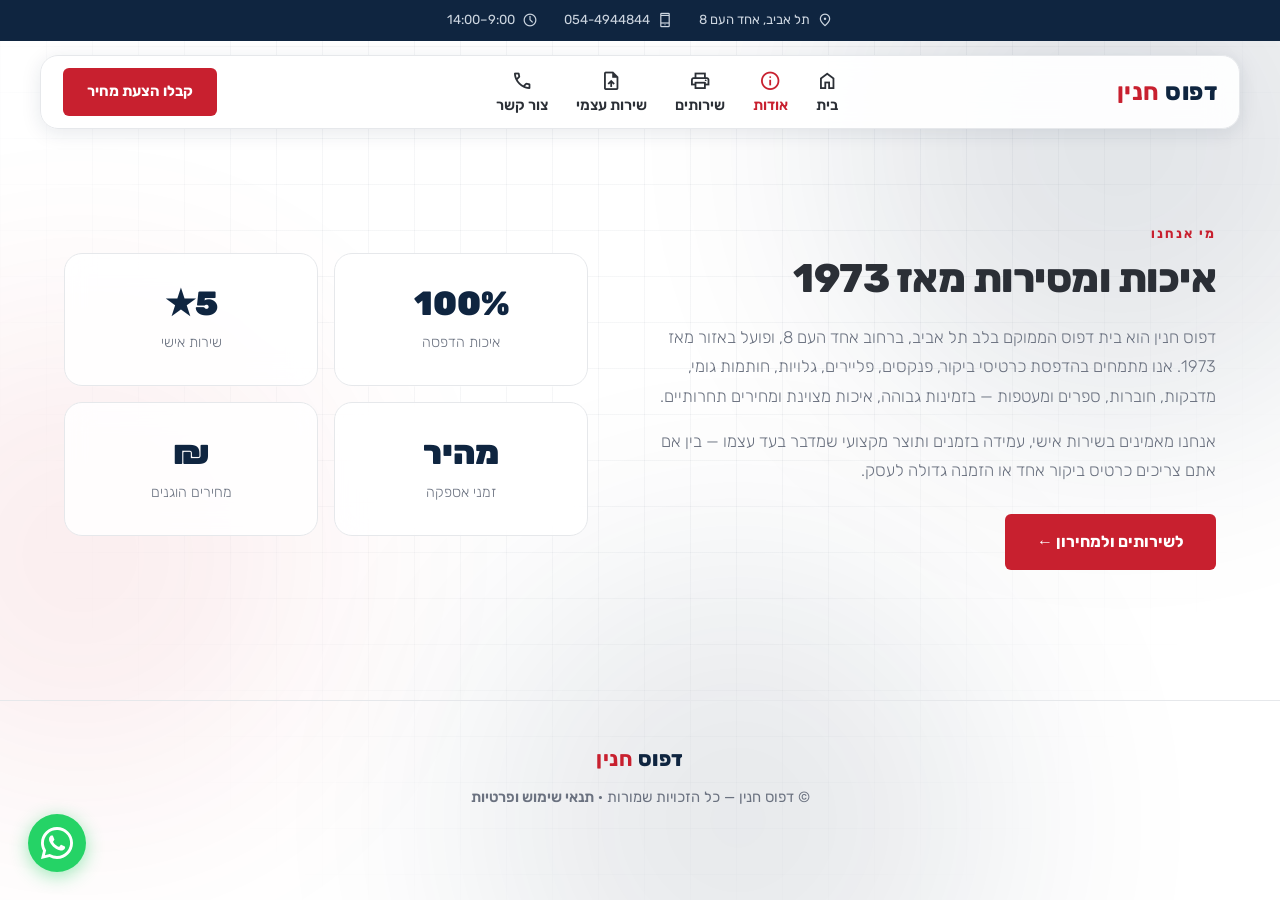
==== about.html @ e917a2e5 "Fix nav icon positioning: icon above text, centered" ====
<!DOCTYPE html>
<html lang="he" dir="rtl">
<head>
<meta charset="UTF-8">
<meta name="viewport" content="width=device-width, initial-scale=1.0">
<meta name="robots" content="index, follow">
<title>אודות | דפוס חנין</title>
<meta name="description" content="דפוס חנין — בית דפוס בלב תל אביב הפועל מאז 1973. איכות, מסירות ושירות אישי.">
<link rel="icon" type="image/svg+xml" href="favicon.svg">
<link rel="preconnect" href="https://fonts.googleapis.com">
<link rel="preconnect" href="https://fonts.gstatic.com" crossorigin>
<link href="https://fonts.googleapis.com/css2?family=Rubik:wght@300;400;500;600;700;800;900&display=swap" rel="stylesheet">
<link rel="stylesheet" href="https://fonts.googleapis.com/css2?family=Material+Symbols+Outlined:opsz,wght,FILL,GRAD@24,400,0,0">
<link rel="stylesheet" href="assets/style.css">
</head>
<body>

<div class="bg-fx"><div class="blob b1"></div><div class="blob b2"></div><div class="blob b3"></div></div>
<div class="grid-overlay"></div>

<div class="topbar">
  <span><span class="material-symbols-outlined topbar-ico">location_on</span> תל אביב, אחד העם 8</span>
  <span><span class="material-symbols-outlined topbar-ico">phone_iphone</span> 054-4944844</span>
  <span><span class="material-symbols-outlined topbar-ico">schedule</span> 9:00–14:00</span>
</div>

<header>
  <div class="nav-wrap">
    <a href="index.html" class="logo">דפוס <b>חנין</b></a>
    <nav class="main-nav">
      <a href="index.html"><span class="nav-ico material-symbols-outlined">home</span><span class="nav-txt">בית</span></a>
      <a href="about.html" class="active"><span class="nav-ico material-symbols-outlined">info</span><span class="nav-txt">אודות</span></a>
      <a href="services.html"><span class="nav-ico material-symbols-outlined">print</span><span class="nav-txt">שירותים</span></a>
      <a href="upload.html"><span class="nav-ico material-symbols-outlined">upload_file</span><span class="nav-txt">שירות עצמי</span></a>
      <a href="contact.html"><span class="nav-ico material-symbols-outlined">call</span><span class="nav-txt">צור קשר</span></a>
    </nav>
    <a href="contact.html" class="nav-cta">קבלו הצעת מחיר</a>
  </div>
</header>

<section id="about">
  <div class="about-grid reveal">
    <div class="about-text">
      <span class="tag">מי אנחנו</span>
      <h2>איכות ומסירות מאז 1973</h2>
      <p>
        דפוס חנין הוא בית דפוס הממוקם בלב תל אביב, ברחוב אחד העם 8, ופועל באזור מאז 1973.
        אנו מתמחים בהדפסת כרטיסי ביקור, פנקסים, פליירים, גלויות, חותמות גומי,
        מדבקות, חוברות, ספרים ומעטפות — בזמינות גבוהה, איכות מצוינת ומחירים תחרותיים.
      </p>
      <p>
        אנחנו מאמינים בשירות אישי, עמידה בזמנים ותוצר מקצועי שמדבר בעד עצמו —
        בין אם אתם צריכים כרטיס ביקור אחד או הזמנה גדולה לעסק.
      </p>
      <div class="hero-buttons" style="justify-content:flex-start;margin-top:28px;">
        <a href="services.html" class="btn btn-primary" style="color:#fff;">לשירותים ולמחירון ←</a>
      </div>
    </div>
    <div class="about-stats">
      <div class="stat-box glass"><div class="num">100%</div><div class="lbl">איכות הדפסה</div></div>
      <div class="stat-box glass"><div class="num">5★</div><div class="lbl">שירות אישי</div></div>
      <div class="stat-box glass"><div class="num">מהיר</div><div class="lbl">זמני אספקה</div></div>
      <div class="stat-box glass"><div class="num">₪</div><div class="lbl">מחירים הוגנים</div></div>
    </div>
  </div>
</section>

<footer>
  <a href="index.html" class="logo" style="color:var(--navy);">דפוס <b style="color:var(--red);">חנין</b></a><br>
  © דפוס חנין — כל הזכויות שמורות · <a href="terms.html" style="color:var(--muted);text-decoration:none;font-weight:600;">תנאי שימוש ופרטיות</a>
</footer>

<a href="https://wa.me/972544944844?text=%D7%A9%D7%9C%D7%95%D7%9D%2C%20%D7%90%D7%A0%D7%99%20%D7%9E%D7%A2%D7%95%D7%A0%D7%99%D7%99%D7%9F%20%D7%91%D7%A9%D7%99%D7%A8%D7%95%D7%AA%D7%99%20%D7%94%D7%93%D7%A4%D7%A1%D7%94%20%F0%9F%96%A8%EF%B8%8F" class="wa-btn" target="_blank" rel="noopener" aria-label="WhatsApp">
  <svg viewBox="0 0 24 24" xmlns="http://www.w3.org/2000/svg">
    <path d="M17.472 14.382c-.297-.149-1.758-.867-2.03-.967-.273-.099-.471-.148-.67.15-.197.297-.767.966-.94 1.164-.173.199-.347.223-.644.075-.297-.15-1.255-.463-2.39-1.475-.883-.788-1.48-1.761-1.653-2.059-.173-.297-.018-.458.13-.606.134-.133.298-.347.446-.52.149-.174.198-.298.298-.497.099-.198.05-.371-.025-.52-.075-.149-.669-1.612-.916-2.207-.242-.579-.487-.5-.669-.51-.173-.008-.371-.01-.57-.01-.198 0-.52.074-.792.372-.272.297-1.04 1.016-1.04 2.479 0 1.462 1.065 2.875 1.213 3.074.149.198 2.096 3.2 5.077 4.487.709.306 1.262.489 1.694.625.712.227 1.36.195 1.871.118.571-.085 1.758-.719 2.006-1.413.248-.694.248-1.289.173-1.413-.074-.124-.272-.198-.57-.347z"/>
    <path d="M12 0C5.373 0 0 5.373 0 12c0 2.126.555 4.122 1.528 5.855L0 24l6.335-1.505A11.95 11.95 0 0012 24c6.627 0 12-5.373 12-12S18.627 0 12 0zm0 21.818a9.818 9.818 0 01-5.006-1.371l-.36-.214-3.722.884.933-3.622-.235-.372A9.818 9.818 0 1112 21.818z"/>
  </svg>
</a>

<script src="assets/main.js"></script>
</body>
</html>
---- assets/style.css ----
:root{
  --bg:#ffffff;
  --bg-2:#f6f7f9;
  --surface:rgba(255,255,255,.85);
  --surface-2:rgba(255,255,255,.95);
  --border:#e6e8eb;
  --text:#2b2f36;
  --muted:#6b7280;
  --navy:#0f2540;
  --red:#c8202f;
  --grad:linear-gradient(135deg,#0f2540 0%,#1a3a60 100%);
}
*{box-sizing:border-box;margin:0;padding:0;}
html{scroll-behavior:smooth;}
body{
  font-family:'Rubik',sans-serif;
  background:var(--bg);
  color:var(--text);
  line-height:1.75;
  overflow-x:hidden;
  position:relative;
  min-height:100vh;
}

/* Animated gradient blobs background */
.bg-fx{position:fixed;inset:0;z-index:-2;overflow:hidden;}
.blob{position:absolute;border-radius:50%;filter:blur(120px);opacity:.12;animation:float 22s ease-in-out infinite;will-change:transform;}
.blob.b1{width:560px;height:560px;background:#0f2540;top:-140px;right:-120px;}
.blob.b2{width:480px;height:480px;background:#c8202f;top:35%;left:-160px;animation-delay:-7s;opacity:.08;}
.blob.b3{width:520px;height:520px;background:#0f2540;bottom:-180px;right:22%;animation-delay:-14s;opacity:.10;}
@keyframes float{0%,100%{transform:translate(0,0) scale(1);}33%{transform:translate(40px,-50px) scale(1.1);}66%{transform:translate(-30px,30px) scale(.95);}}
.grid-overlay{position:fixed;inset:0;z-index:-1;background-image:linear-gradient(rgba(15,37,64,.04) 1px,transparent 1px),linear-gradient(90deg,rgba(15,37,64,.04) 1px,transparent 1px);background-size:46px 46px;mask-image:radial-gradient(ellipse at 50% 0%,#000 40%,transparent 80%);}

/* Top bar */
.topbar{
  display:flex;justify-content:center;gap:26px;flex-wrap:wrap;
  padding:9px 20px;font-size:.82rem;color:#cdd6e0;
  background:var(--navy);
}
.topbar span{display:flex;align-items:center;gap:7px;}
.topbar-ico{font-size:1rem;vertical-align:middle;line-height:1;}

/* Nav */
header{position:sticky;top:0;z-index:30;}
.nav-wrap{
  max-width:1200px;margin:14px auto 0;
  display:flex;align-items:center;justify-content:space-between;
  gap:24px;padding:12px 22px;
  background:rgba(255,255,255,.92);border:1px solid var(--border);
  border-radius:18px;backdrop-filter:blur(16px);
  box-shadow:0 4px 20px rgba(15,37,64,.10);
}
.logo{font-size:1.5rem;font-weight:800;letter-spacing:.5px;color:var(--navy);text-decoration:none;}
.logo b{color:var(--red);}
nav.main-nav{display:flex;gap:28px;}
nav.main-nav a{color:var(--text);text-decoration:none;font-weight:600;font-size:.92rem;transition:color .2s;display:flex;flex-direction:column;align-items:center;justify-content:center;text-align:center;gap:4px;line-height:1.15;}
nav.main-nav a .nav-txt{display:block;width:100%;text-align:center;}
nav.main-nav a .nav-ico{display:block;width:100%;text-align:center;font-size:1.4rem;line-height:1;}
nav.main-nav a:hover{color:var(--red);}
nav.main-nav a.active{color:var(--red);}
.nav-cta{
  background:var(--red);color:#fff;padding:11px 24px;border-radius:6px;
  font-weight:700;text-decoration:none;font-size:.92rem;white-space:nowrap;
  transition:background .2s;
}
.nav-cta:hover{background:#a8192a;}

/* Hero */
.hero{
  max-width:none;margin:0;padding:80px 24px 70px;text-align:center;
  background:linear-gradient(135deg,#1e4a7a 0%,#2d6099 100%);
  color:#fff;
}
.pill{
  display:inline-flex;align-items:center;gap:8px;
  padding:7px 16px;border-radius:999px;font-size:.82rem;font-weight:500;
  background:rgba(255,255,255,.12);border:1px solid rgba(255,255,255,.2);color:#d7dee6;
  margin-bottom:26px;
}
.pill .dot{width:8px;height:8px;border-radius:50%;background:var(--red);box-shadow:0 0 10px rgba(200,32,47,.7);}
.hero h1{
  font-size:clamp(2.4rem,7vw,4.2rem);font-weight:900;line-height:1.15;letter-spacing:-.5px;
  margin-bottom:22px;color:#fff;
}
.hero h1 .grad{color:var(--red);background:none;-webkit-background-clip:unset;background-clip:unset;}
.hero p{font-size:clamp(1.05rem,2.4vw,1.25rem);color:#d7dee6;max-width:620px;margin:0 auto 38px;font-weight:300;}
.hero-buttons{display:flex;gap:16px;justify-content:center;flex-wrap:wrap;}
.btn{
  display:inline-flex;align-items:center;gap:9px;
  padding:14px 32px;border-radius:6px;font-weight:700;font-size:1rem;
  text-decoration:none;transition:background .2s,transform .2s;cursor:pointer;border:none;
}
.btn-primary{background:var(--red);color:#fff;}
.btn-primary:hover{background:#a8192a;transform:translateY(-2px);}
.btn-ghost{background:rgba(255,255,255,.12);color:#fff;border:1px solid rgba(255,255,255,.25);}
.btn-ghost:hover{background:rgba(255,255,255,.2);transform:translateY(-2px);}

/* Sections */
section{max-width:1200px;margin:0 auto;padding:90px 24px;scroll-margin-top:100px;}
.page-head{text-align:center;margin-bottom:56px;}
.section-head{text-align:center;margin-bottom:56px;}
.section-head .tag,.page-head .tag{
  display:inline-block;font-weight:700;font-size:.82rem;letter-spacing:2px;text-transform:uppercase;
  color:var(--red);margin-bottom:10px;
}
.section-head h2,.page-head h1{font-size:clamp(2rem,4.5vw,2.9rem);font-weight:800;letter-spacing:-.5px;}
.section-head p,.page-head p{color:var(--muted);max-width:560px;margin:14px auto 0;font-weight:300;}

/* Glass card base */
.glass{
  background:var(--surface);border:1px solid var(--border);border-radius:22px;
  backdrop-filter:blur(14px);position:relative;overflow:hidden;
}
.glass::before{
  content:"";position:absolute;inset:0;border-radius:22px;padding:1px;
  background:linear-gradient(135deg,var(--navy),var(--red));
  -webkit-mask:linear-gradient(#000 0 0) content-box,linear-gradient(#000 0 0);
  -webkit-mask-composite:xor;mask-composite:exclude;opacity:0;transition:opacity .3s;pointer-events:none;
}
.glass:hover::before{opacity:.6;}

/* Home quick-links */
.quick-grid{display:grid;grid-template-columns:repeat(3,1fr);gap:22px;}
.quick-card{padding:38px 28px;border-radius:22px;text-decoration:none;color:inherit;display:block;text-align:center;transition:transform .25s;}
.quick-card:hover{transform:translateY(-6px);}
.quick-card .q-ico{
  width:58px;height:58px;border-radius:12px;background:var(--navy);margin:0 auto 18px;
  display:flex;align-items:center;justify-content:center;font-size:1.7rem;
  box-shadow:0 6px 18px rgba(15,37,64,.20);
}
.quick-card .q-ico .material-symbols-outlined{font-size:1.7rem;color:#fff;}
.quick-card h3{font-size:1.25rem;font-weight:700;color:var(--navy);margin-bottom:8px;}
.quick-card p{color:var(--muted);font-size:.92rem;font-weight:300;}

/* About */
.about-grid{display:grid;grid-template-columns:1.05fr .95fr;gap:48px;align-items:center;}
.about-text h2{font-size:clamp(1.8rem,4vw,2.5rem);font-weight:800;margin:8px 0 20px;letter-spacing:-.5px;line-height:1.2;}
.about-text .tag{display:inline-block;font-weight:700;font-size:.82rem;letter-spacing:2px;text-transform:uppercase;color:var(--red);}
.about-text p{color:var(--muted);font-size:1.05rem;margin-bottom:16px;font-weight:300;}
.about-stats{display:grid;grid-template-columns:1fr 1fr;gap:16px;}
.stat-box{padding:30px 22px;text-align:center;border-radius:18px;transition:transform .25s;}
.stat-box:hover{transform:translateY(-5px);}
.stat-box .num{font-size:2.1rem;font-weight:900;color:var(--navy);line-height:1.2;}
.stat-box .lbl{color:var(--muted);font-size:.9rem;margin-top:6px;font-weight:300;}

/* Services bento */
.services-grid{display:grid;grid-template-columns:repeat(3,1fr);gap:22px;}
.service-card{padding:30px;transition:transform .25s;border-radius:22px;}
.service-card:hover{transform:translateY(-6px);}
.service-card .icon{
  width:52px;height:52px;border-radius:10px;background:var(--navy);margin-bottom:18px;
  display:flex;align-items:center;justify-content:center;font-size:1.5rem;
  box-shadow:0 6px 18px rgba(15,37,64,.20);
}
.service-card .icon .material-symbols-outlined{font-size:1.5rem;color:#fff;}
.service-card h3{font-size:1.3rem;font-weight:700;margin-bottom:6px;}
.service-card .sub{color:var(--muted);font-size:.88rem;margin-bottom:18px;font-weight:300;}
.service-card ul{list-style:none;}
.service-card li{display:flex;justify-content:space-between;gap:12px;padding:11px 0;border-bottom:1px solid var(--border);font-size:.95rem;color:var(--muted);}
.service-card li:last-child{border-bottom:none;}
.service-card li b{color:var(--text);font-weight:600;white-space:nowrap;}
.price-note{
  margin-top:40px;text-align:center;padding:18px;border-radius:16px;font-weight:600;letter-spacing:.3px;
  background:var(--surface-2);border:1px solid var(--border);
}

/* Contact */
.contact-grid{display:grid;grid-template-columns:1fr 1fr;gap:28px;}
.contact-card{padding:46px;border-radius:24px;}
.contact-card h3{font-size:1.5rem;font-weight:700;margin-bottom:28px;}
.contact-row{display:flex;align-items:center;gap:15px;margin-bottom:20px;font-size:1.05rem;font-weight:300;}
.contact-row .ico{
  width:44px;height:44px;border-radius:10px;background:var(--navy);flex-shrink:0;
  display:flex;align-items:center;justify-content:center;font-size:1.2rem;
  box-shadow:0 4px 14px rgba(15,37,64,.20);color:#fff;}
.map-card{border-radius:24px;overflow:hidden;border:1px solid var(--border);min-height:340px;}
.map-card iframe{display:block;width:100%;height:100%;min-height:340px;border:0;filter:grayscale(.2);}

footer{
  text-align:center;padding:40px 24px;color:var(--muted);font-size:.92rem;
  border-top:1px solid var(--border);margin-top:40px;
}
footer .logo{font-size:1.3rem;margin-bottom:8px;display:inline-block;}

/* Printing press animation */
.printer-wrap{display:flex;justify-content:center;margin:0 auto 0;}
.pixel-printer{width:240px;height:120px;}
.pp-drum{transform-box:fill-box;transform-origin:center;animation:pp-spin 2s linear infinite;}
.pp-ink1{transform-box:fill-box;transform-origin:center;animation:pp-spin-r 1.3s linear infinite;}
.pp-ink2{transform-box:fill-box;transform-origin:center;animation:pp-spin 1.3s linear infinite;}
.pp-ink3{transform-box:fill-box;transform-origin:center;animation:pp-spin-r 1.3s linear infinite;}
.pp-paper{animation:pp-slide 2.2s linear infinite;}
.pp-led{transform-box:fill-box;animation:pp-blink 2s steps(1,end) infinite;}
@keyframes pp-spin{from{transform:rotate(0deg);}to{transform:rotate(360deg);}}
@keyframes pp-spin-r{from{transform:rotate(0deg);}to{transform:rotate(-360deg);}}
@keyframes pp-slide{0%{transform:translateX(90px);opacity:0;}8%{opacity:1;}88%{opacity:1;}100%{transform:translateX(-180px);opacity:0;}}
@keyframes pp-blink{0%,49%{fill:#4ade80;}50%,100%{fill:#c8202f;}}

/* Upload section */
.upload-wrap{max-width:780px;margin:0 auto;}
.upload-card{padding:42px;}
.drop-zone{
  border:2px dashed var(--border);border-radius:14px;
  padding:36px 20px;text-align:center;cursor:pointer;
  background:var(--bg-2);transition:border-color .2s,background .2s;
  margin-bottom:24px;position:relative;
}
.drop-zone.drag-over,.drop-zone:hover{border-color:var(--navy);background:#eef2f7;}
.drop-icon{font-size:2.8rem;margin-bottom:10px;color:var(--navy);}
.drop-icon .material-symbols-outlined{font-size:2.8rem;}
.drop-zone h3{font-size:1.1rem;font-weight:700;color:var(--navy);margin-bottom:6px;}
.drop-zone p{color:var(--muted);font-size:.88rem;}
.drop-types{display:flex;gap:7px;flex-wrap:wrap;justify-content:center;margin-top:14px;}
.drop-tag{padding:3px 10px;border-radius:999px;font-size:.76rem;font-weight:700;
  background:rgba(15,37,64,.07);color:var(--navy);border:1px solid rgba(15,37,64,.12);}
.browse-btn{
  display:inline-block;margin-top:14px;padding:10px 24px;
  background:var(--navy);color:#fff;border-radius:6px;
  font-family:inherit;font-size:.9rem;font-weight:700;
  cursor:pointer;border:none;position:relative;z-index:2;
}
.file-preview{
  display:none;align-items:center;gap:14px;padding:14px 18px;
  border-radius:10px;background:#f0f4f8;border:1px solid var(--border);margin-bottom:20px;
}
.file-preview.show{display:flex;}
.file-preview .file-icon{font-size:2rem;color:var(--navy);}
.file-preview .file-info{flex:1;text-align:right;}
.file-preview .file-name{font-weight:700;color:var(--navy);font-size:.95rem;word-break:break-all;}
.file-preview .file-size{color:var(--muted);font-size:.82rem;}
.file-preview .file-remove{cursor:pointer;color:var(--red);font-size:1.3rem;font-weight:700;flex-shrink:0;}
.upload-fields{display:grid;grid-template-columns:1fr 1fr;gap:14px;margin-bottom:20px;}
.upload-field-full{grid-column:1/-1;}
.upload-field label{display:block;font-size:.86rem;font-weight:700;color:var(--navy);margin-bottom:5px;}
.upload-field input,.upload-field textarea,.upload-field select{
  width:100%;padding:11px 14px;border:1px solid var(--border);border-radius:8px;
  font-family:inherit;font-size:.95rem;color:var(--text);background:#fff;
  outline:none;transition:border-color .2s;
}
.upload-field input:focus,.upload-field textarea:focus{border-color:var(--navy);}
.upload-field textarea{resize:vertical;min-height:76px;}
/* Service-type dropdown */
.svc-field{position:relative;}
.svc-select{
  width:100%;text-align:right;padding:11px 14px;border:1px solid var(--border);
  border-radius:8px;background:#fff;font-family:inherit;font-size:.95rem;color:var(--text);
  cursor:pointer;display:flex;justify-content:space-between;align-items:center;transition:border-color .2s;
}
.svc-select:hover,.svc-select.open{border-color:var(--navy);}
.svc-select .chev{transition:transform .2s;color:var(--muted);}
.svc-select.open .chev{transform:rotate(180deg);}
.svc-menu{
  display:none;position:absolute;top:calc(100% + 6px);right:0;left:0;z-index:5;
  background:#fff;border:1px solid var(--border);border-radius:10px;
  box-shadow:0 8px 24px rgba(15,37,64,.14);overflow:hidden;max-height:280px;overflow-y:auto;
}
.svc-menu.open{display:block;}
.svc-menu button{
  display:block;width:100%;text-align:right;padding:11px 16px;background:none;border:none;
  font-family:inherit;font-size:.92rem;color:var(--text);cursor:pointer;border-bottom:1px solid var(--border);
}
.svc-menu button:last-child{border-bottom:none;}
.svc-menu button:hover{background:var(--bg-2);color:var(--red);font-weight:600;}

.upload-terms{margin-bottom:16px;display:flex;align-items:center;gap:10px;font-size:.9rem;color:var(--muted);}
.upload-terms input{width:18px;height:18px;cursor:pointer;accent-color:var(--navy);}
.upload-terms a{color:var(--navy);font-weight:700;}
.upload-submit{width:100%;justify-content:center;margin-top:4px;font-size:1.05rem;padding:15px;}
.upload-progress{
  display:none;margin-top:16px;height:6px;border-radius:999px;
  background:var(--border);overflow:hidden;
}
.upload-progress.show{display:block;}
.upload-progress-bar{height:100%;width:0%;background:var(--navy);transition:width .3s;border-radius:999px;}
.upload-status{
  display:none;margin-top:14px;padding:14px 18px;border-radius:10px;
  font-weight:600;text-align:center;font-size:.95rem;
}
.upload-status.show{display:block;}
.upload-status.success{background:#f0fdf4;color:#15803d;border:1px solid #bbf7d0;}
.upload-status.error{background:#fff1f2;color:#be123c;border:1px solid #fecdd3;}
.upload-status.loading{background:#eff6ff;color:#1d4ed8;border:1px solid #bfdbfe;}
.security-row{
  display:flex;gap:20px;flex-wrap:wrap;justify-content:center;
  margin-top:22px;padding-top:18px;border-top:1px solid var(--border);
}
.sec-badge{display:flex;align-items:center;gap:6px;font-size:.8rem;color:var(--muted);}
.sec-badge .dot{width:7px;height:7px;border-radius:50%;background:#22c55e;flex-shrink:0;}

/* WhatsApp float button */
.wa-btn{
  position:fixed;bottom:28px;left:28px;z-index:999;
  width:58px;height:58px;border-radius:50%;background:#25d366;
  display:flex;align-items:center;justify-content:center;
  box-shadow:0 4px 18px rgba(37,211,102,.45);
  text-decoration:none;transition:transform .2s,box-shadow .2s;
}
.wa-btn:hover{transform:scale(1.1);box-shadow:0 8px 28px rgba(37,211,102,.6);}
.wa-btn svg{width:32px;height:32px;fill:#fff;}

/* Scroll reveal */
.reveal{opacity:0;transform:translateY(30px);transition:opacity .7s ease,transform .7s ease;}
.reveal.in{opacity:1;transform:none;}

@media (max-width:900px){
  .services-grid,.quick-grid{grid-template-columns:1fr 1fr;}
}
@media (max-width:760px){
  .about-grid,.contact-grid,.services-grid,.quick-grid{grid-template-columns:1fr;}
  nav.main-nav{display:none;}
}
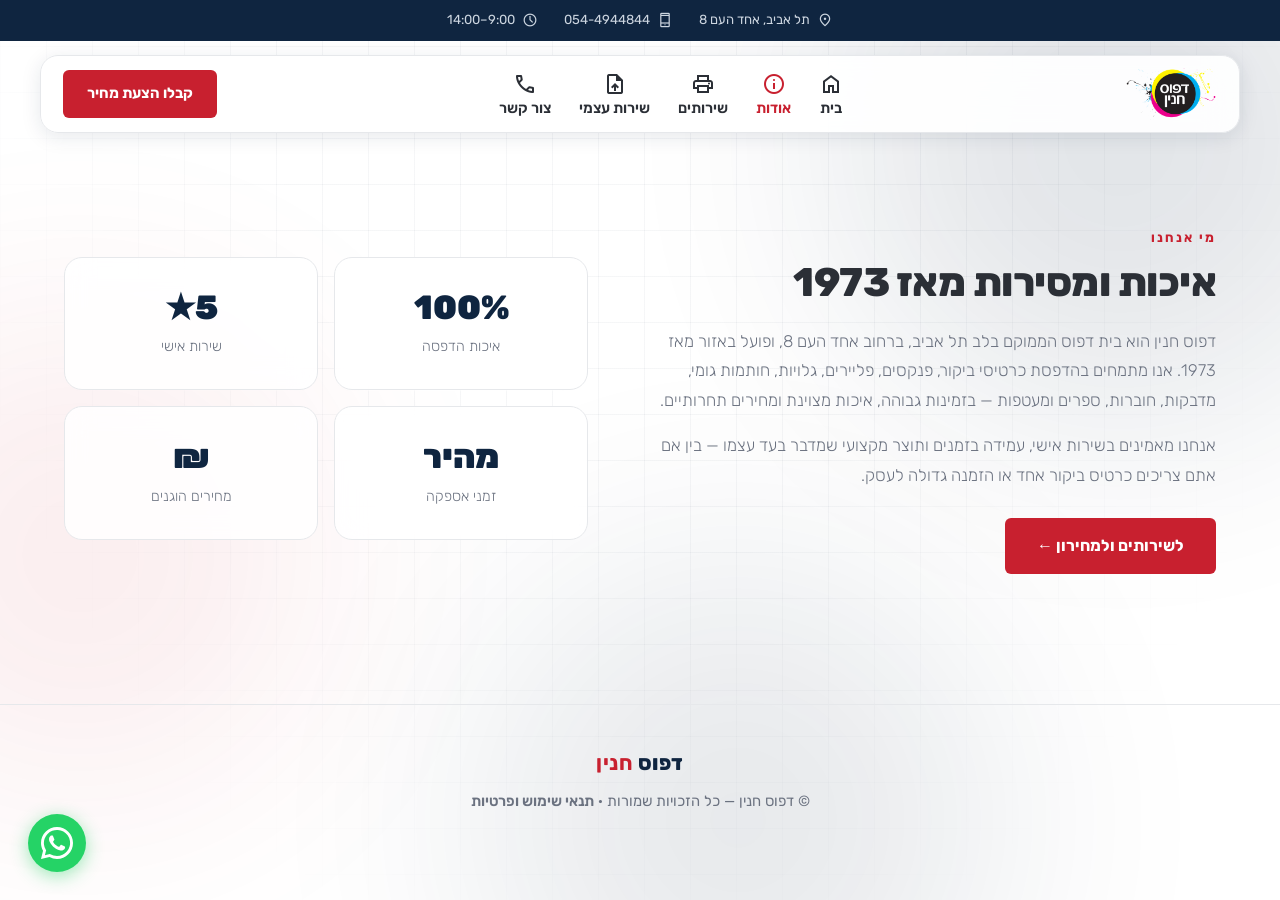
==== commit eed74338: "Deploy from test: logo, mobile hamburger menu, Material Symbols icons - New logo image (CMYK design)" ====
--- a/about.html
+++ b/about.html
@@ -26,7 +26,7 @@
 
 <header>
   <div class="nav-wrap">
-    <a href="index.html" class="logo">דפוס <b>חנין</b></a>
+    <a href="index.html" class="logo"><img src="assets/logo.png" alt="דפוס חנין" class="logo-img"></a>
     <nav class="main-nav">
       <a href="index.html"><span class="nav-ico material-symbols-outlined">home</span><span class="nav-txt">בית</span></a>
       <a href="about.html" class="active"><span class="nav-ico material-symbols-outlined">info</span><span class="nav-txt">אודות</span></a>
@@ -35,8 +35,18 @@
       <a href="contact.html"><span class="nav-ico material-symbols-outlined">call</span><span class="nav-txt">צור קשר</span></a>
     </nav>
     <a href="contact.html" class="nav-cta">קבלו הצעת מחיר</a>
+    <button class="hamburger" id="hamburger" aria-label="תפריט" onclick="toggleMenu()"><span></span><span></span><span></span></button>
   </div>
 </header>
+
+<nav class="mobile-nav" id="mobileNav">
+  <a href="index.html"><span class="nav-ico material-symbols-outlined">home</span>בית</a>
+  <a href="about.html" class="active"><span class="nav-ico material-symbols-outlined">info</span>אודות</a>
+  <a href="services.html"><span class="nav-ico material-symbols-outlined">print</span>שירותים</a>
+  <a href="upload.html"><span class="nav-ico material-symbols-outlined">upload_file</span>שירות עצמי</a>
+  <a href="contact.html"><span class="nav-ico material-symbols-outlined">call</span>צור קשר</a>
+  <a href="contact.html" class="mob-cta">קבלו הצעת מחיר</a>
+</nav>
 
 <section id="about">
   <div class="about-grid reveal">
--- a/assets/style.css
+++ b/assets/style.css
@@ -50,12 +50,13 @@
   border-radius:18px;backdrop-filter:blur(16px);
   box-shadow:0 4px 20px rgba(15,37,64,.10);
 }
-.logo{font-size:1.5rem;font-weight:800;letter-spacing:.5px;color:var(--navy);text-decoration:none;}
+.logo{text-decoration:none;font-size:1.5rem;font-weight:800;letter-spacing:.5px;color:var(--navy);}
 .logo b{color:var(--red);}
+.logo-img{height:52px;width:auto;display:block;}
 nav.main-nav{display:flex;gap:28px;}
-nav.main-nav a{color:var(--text);text-decoration:none;font-weight:600;font-size:.92rem;transition:color .2s;display:flex;flex-direction:column;align-items:center;justify-content:center;text-align:center;gap:4px;line-height:1.15;}
-nav.main-nav a .nav-txt{display:block;width:100%;text-align:center;}
-nav.main-nav a .nav-ico{display:block;width:100%;text-align:center;font-size:1.4rem;line-height:1;}
+nav.main-nav a{color:var(--text);text-decoration:none;font-weight:600;font-size:.92rem;transition:color .2s;display:block;text-align:center;line-height:1.15;}
+nav.main-nav a .nav-ico{display:block;text-align:center;font-size:1.5rem;line-height:1;margin-bottom:4px;}
+nav.main-nav a .nav-txt{display:block;text-align:center;}
 nav.main-nav a:hover{color:var(--red);}
 nav.main-nav a.active{color:var(--red);}
 .nav-cta{
@@ -64,6 +65,49 @@
   transition:background .2s;
 }
 .nav-cta:hover{background:#a8192a;}
+
+/* Hamburger — hidden on desktop */
+.hamburger{
+  display:none;flex-direction:column;justify-content:center;align-items:flex-end;gap:5px;
+  width:44px;height:44px;background:rgba(15,37,64,.08);border:none;cursor:pointer;
+  padding:8px;border-radius:10px;flex-shrink:0;
+}
+.hamburger span{display:block;height:2.5px;background:var(--navy);border-radius:2px;
+  transition:transform .25s,opacity .2s;}
+.hamburger span:nth-child(1){width:20px;}
+.hamburger span:nth-child(2){width:28px;}
+.hamburger span:nth-child(3){width:16px;}
+.hamburger.open span:nth-child(1){transform:translateY(7.5px) rotate(45deg);width:28px;}
+.hamburger.open span:nth-child(2){opacity:0;}
+.hamburger.open span:nth-child(3){transform:translateY(-7.5px) rotate(-45deg);width:28px;}
+
+/* Mobile nav — always hidden unless .open */
+.mobile-nav{
+  display:none !important;
+  position:absolute;top:100%;right:0;left:0;
+  background:#fff;border-top:1px solid var(--border);
+  border-radius:0 0 18px 18px;
+  box-shadow:0 12px 32px rgba(15,37,64,.14);
+  flex-direction:column;padding:16px 0 20px;z-index:28;
+}
+.mobile-nav.open{display:flex !important;}
+.mobile-nav a{
+  color:#1a2a3a !important;text-decoration:none !important;
+  font-weight:600;font-size:1.05rem;
+  display:flex !important;align-items:center;gap:14px;
+  padding:13px 24px;width:100%;box-sizing:border-box;
+  transition:background .15s;
+}
+.mobile-nav a:visited{color:#1a2a3a !important;}
+.mobile-nav a .nav-ico{font-size:1.5rem;color:var(--navy) !important;flex-shrink:0;}
+.mobile-nav a:hover{background:rgba(15,37,64,.05);}
+.mobile-nav a.active{color:var(--red) !important;background:rgba(200,32,47,.05);}
+.mobile-nav a.active .nav-ico{color:var(--red) !important;}
+.mobile-nav .mob-cta{
+  margin:10px 16px 0;width:calc(100% - 32px);border-radius:10px;
+  background:var(--red) !important;color:#fff !important;
+  justify-content:center;font-size:1rem;padding:14px;
+}
 
 /* Hero */
 .hero{
@@ -305,7 +349,26 @@
 @media (max-width:900px){
   .services-grid,.quick-grid{grid-template-columns:1fr 1fr;}
 }
+@media (max-width:860px){
+  nav.main-nav{display:none !important;}
+  .nav-cta{display:none !important;}
+  .hamburger{display:flex !important;}
+  header{position:relative;}
+}
 @media (max-width:760px){
   .about-grid,.contact-grid,.services-grid,.quick-grid{grid-template-columns:1fr;}
-  nav.main-nav{display:none;}
-}
+  .topbar{gap:10px;font-size:.75rem;padding:7px 12px;justify-content:center;}
+  .nav-wrap{padding:10px 16px;margin:8px 8px 0;}
+  .logo-img{height:38px;}
+  section{padding:40px 16px;}
+  .hero{padding:50px 20px 44px;}
+  h1{font-size:2rem;}
+  .contact-card{padding:28px 20px;}
+  .upload-card{padding:28px 20px;}
+  .about-grid{gap:28px;}
+  .stat-box{padding:20px;}
+  .hero-buttons{flex-direction:column;gap:12px;}
+  .hero-buttons .btn{width:100%;text-align:center;}
+  .quick-grid{grid-template-columns:1fr;}
+  .wa-btn{bottom:16px;left:16px;width:50px;height:50px;}
+}
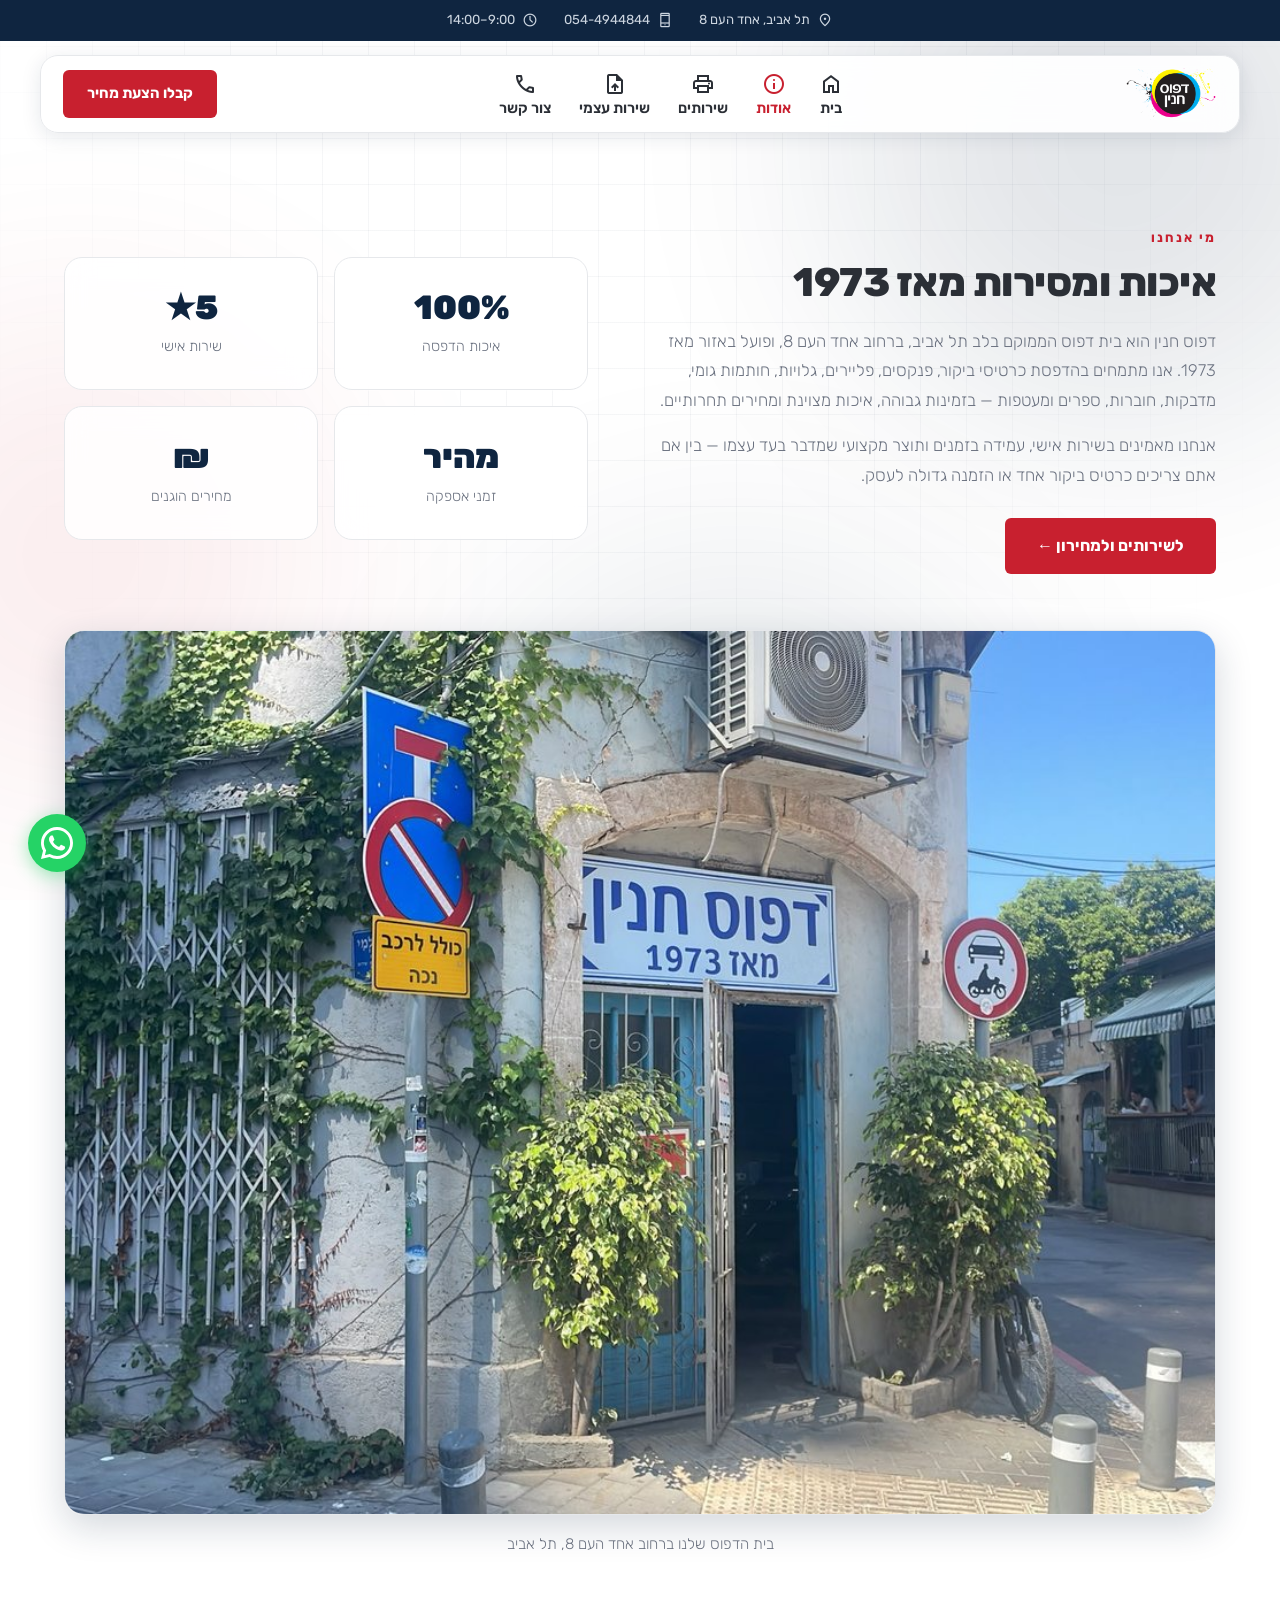
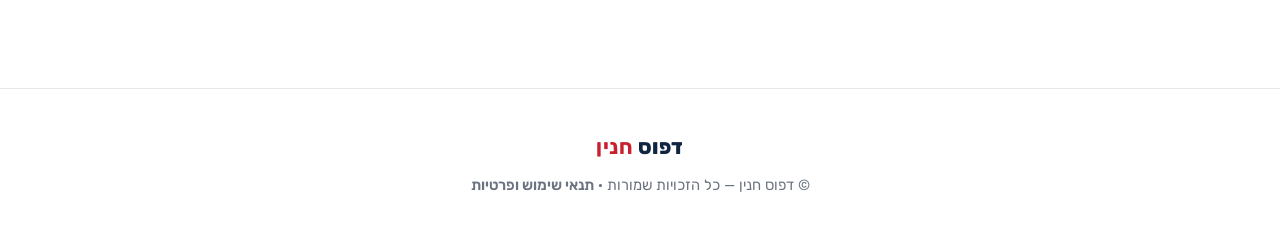
==== commit be5e773c: "Deploy storefront photo on About page from test environment - Add storefront photo with caption, ali" ====
--- a/about.html
+++ b/about.html
@@ -73,6 +73,11 @@
       <div class="stat-box glass"><div class="num">₪</div><div class="lbl">מחירים הוגנים</div></div>
     </div>
   </div>
+
+  <div class="storefront-wrap reveal">
+    <img src="assets/storefront.jpg" alt="חזית בית הדפוס — דפוס חנין, אחד העם 8, תל אביב" class="storefront-img">
+    <p class="storefront-caption">בית הדפוס שלנו ברחוב אחד העם 8, תל אביב</p>
+  </div>
 </section>
 
 <footer>
--- a/assets/style.css
+++ b/assets/style.css
@@ -186,6 +186,13 @@
 .stat-box:hover{transform:translateY(-5px);}
 .stat-box .num{font-size:2.1rem;font-weight:900;color:var(--navy);line-height:1.2;}
 .stat-box .lbl{color:var(--muted);font-size:.9rem;margin-top:6px;font-weight:300;}
+
+.storefront-wrap{width:100%;margin:56px 0 0;text-align:center;}
+.storefront-img{
+  width:100%;height:auto;border-radius:20px;display:block;
+  box-shadow:0 12px 36px rgba(15,37,64,.18);border:1px solid var(--border);
+}
+.storefront-caption{margin-top:16px;color:var(--muted);font-size:.95rem;font-weight:300;}
 
 /* Services bento */
 .services-grid{display:grid;grid-template-columns:repeat(3,1fr);gap:22px;}
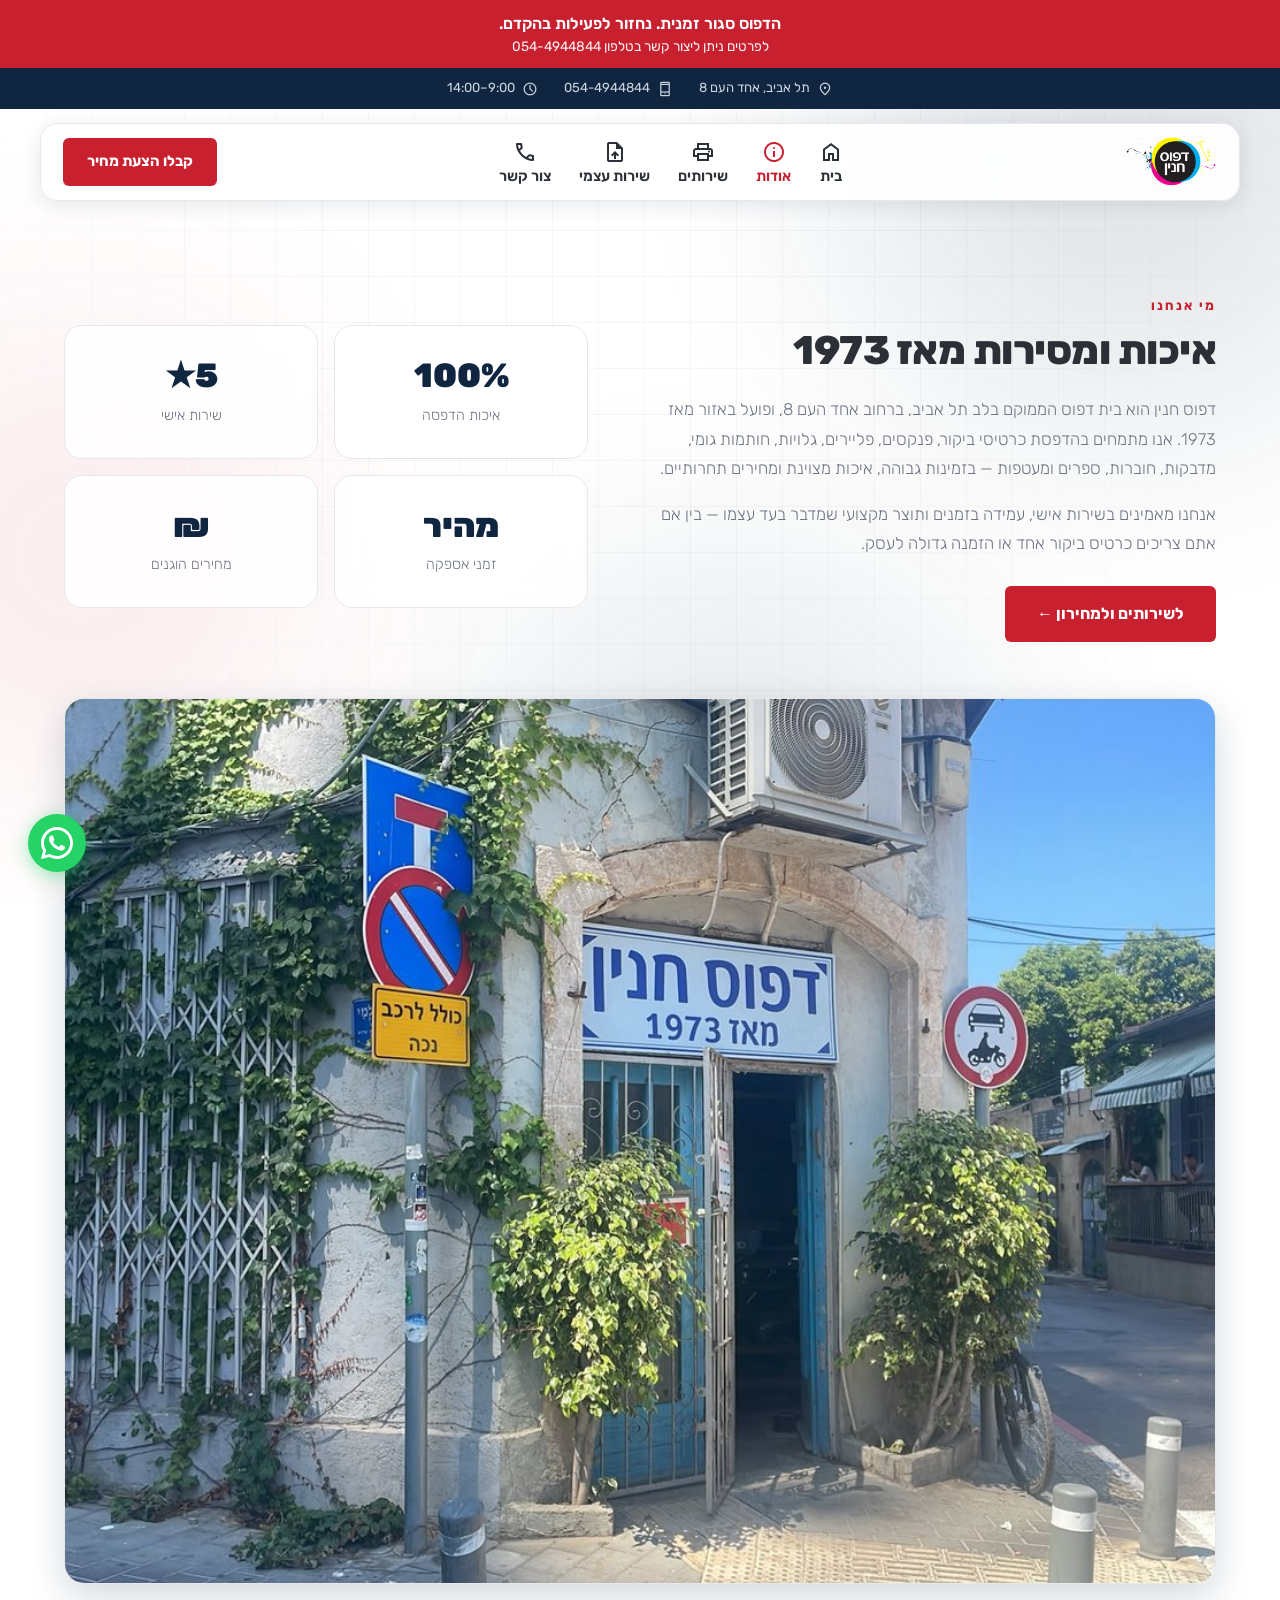
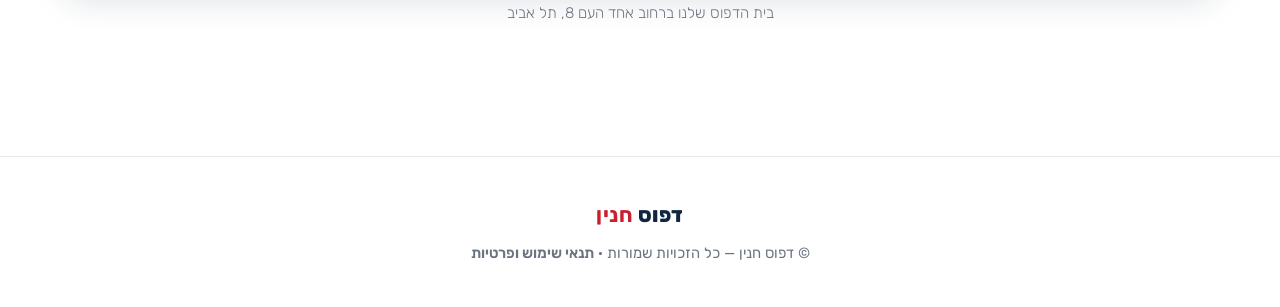
==== commit f0c2e3f2: "Add temporary closure banner Co-Authored-By: Claude Sonnet 5.5 <noreply@anthropic.com> Claude-Sessio" ====
--- a/about.html
+++ b/about.html
@@ -11,7 +11,7 @@
 <link rel="preconnect" href="https://fonts.gstatic.com" crossorigin>
 <link href="https://fonts.googleapis.com/css2?family=Rubik:wght@300;400;500;600;700;800;900&display=swap" rel="stylesheet">
 <link rel="stylesheet" href="https://fonts.googleapis.com/css2?family=Material+Symbols+Outlined:opsz,wght,FILL,GRAD@24,400,0,0">
-<link rel="stylesheet" href="assets/style.css">
+<link rel="stylesheet" href="assets/style.css?v=20261004">
 </head>
 <body>
 
@@ -37,7 +37,6 @@
     <a href="contact.html" class="nav-cta">קבלו הצעת מחיר</a>
     <button class="hamburger" id="hamburger" aria-label="תפריט" onclick="toggleMenu()"><span></span><span></span><span></span></button>
   </div>
-</header>
 
 <nav class="mobile-nav" id="mobileNav">
   <a href="index.html"><span class="nav-ico material-symbols-outlined">home</span>בית</a>
@@ -47,6 +46,8 @@
   <a href="contact.html"><span class="nav-ico material-symbols-outlined">call</span>צור קשר</a>
   <a href="contact.html" class="mob-cta">קבלו הצעת מחיר</a>
 </nav>
+</header>
+
 
 <section id="about">
   <div class="about-grid reveal">
@@ -92,6 +93,6 @@
   </svg>
 </a>
 
-<script src="assets/main.js"></script>
+<script src="assets/main.js?v=20260630"></script>
 </body>
 </html>
--- a/assets/style.css
+++ b/assets/style.css
@@ -379,3 +379,7 @@
   .quick-grid{grid-template-columns:1fr;}
   .wa-btn{bottom:16px;left:16px;width:50px;height:50px;}
 }
+
+/* Temporary closure banner (remove the block in main.js to take it down) */
+.closed-banner{background:var(--red);color:#fff;text-align:center;padding:12px 16px;font-weight:600;font-size:1rem;line-height:1.5;}
+.closed-banner small{display:block;font-weight:400;font-size:.85rem;opacity:.95;}
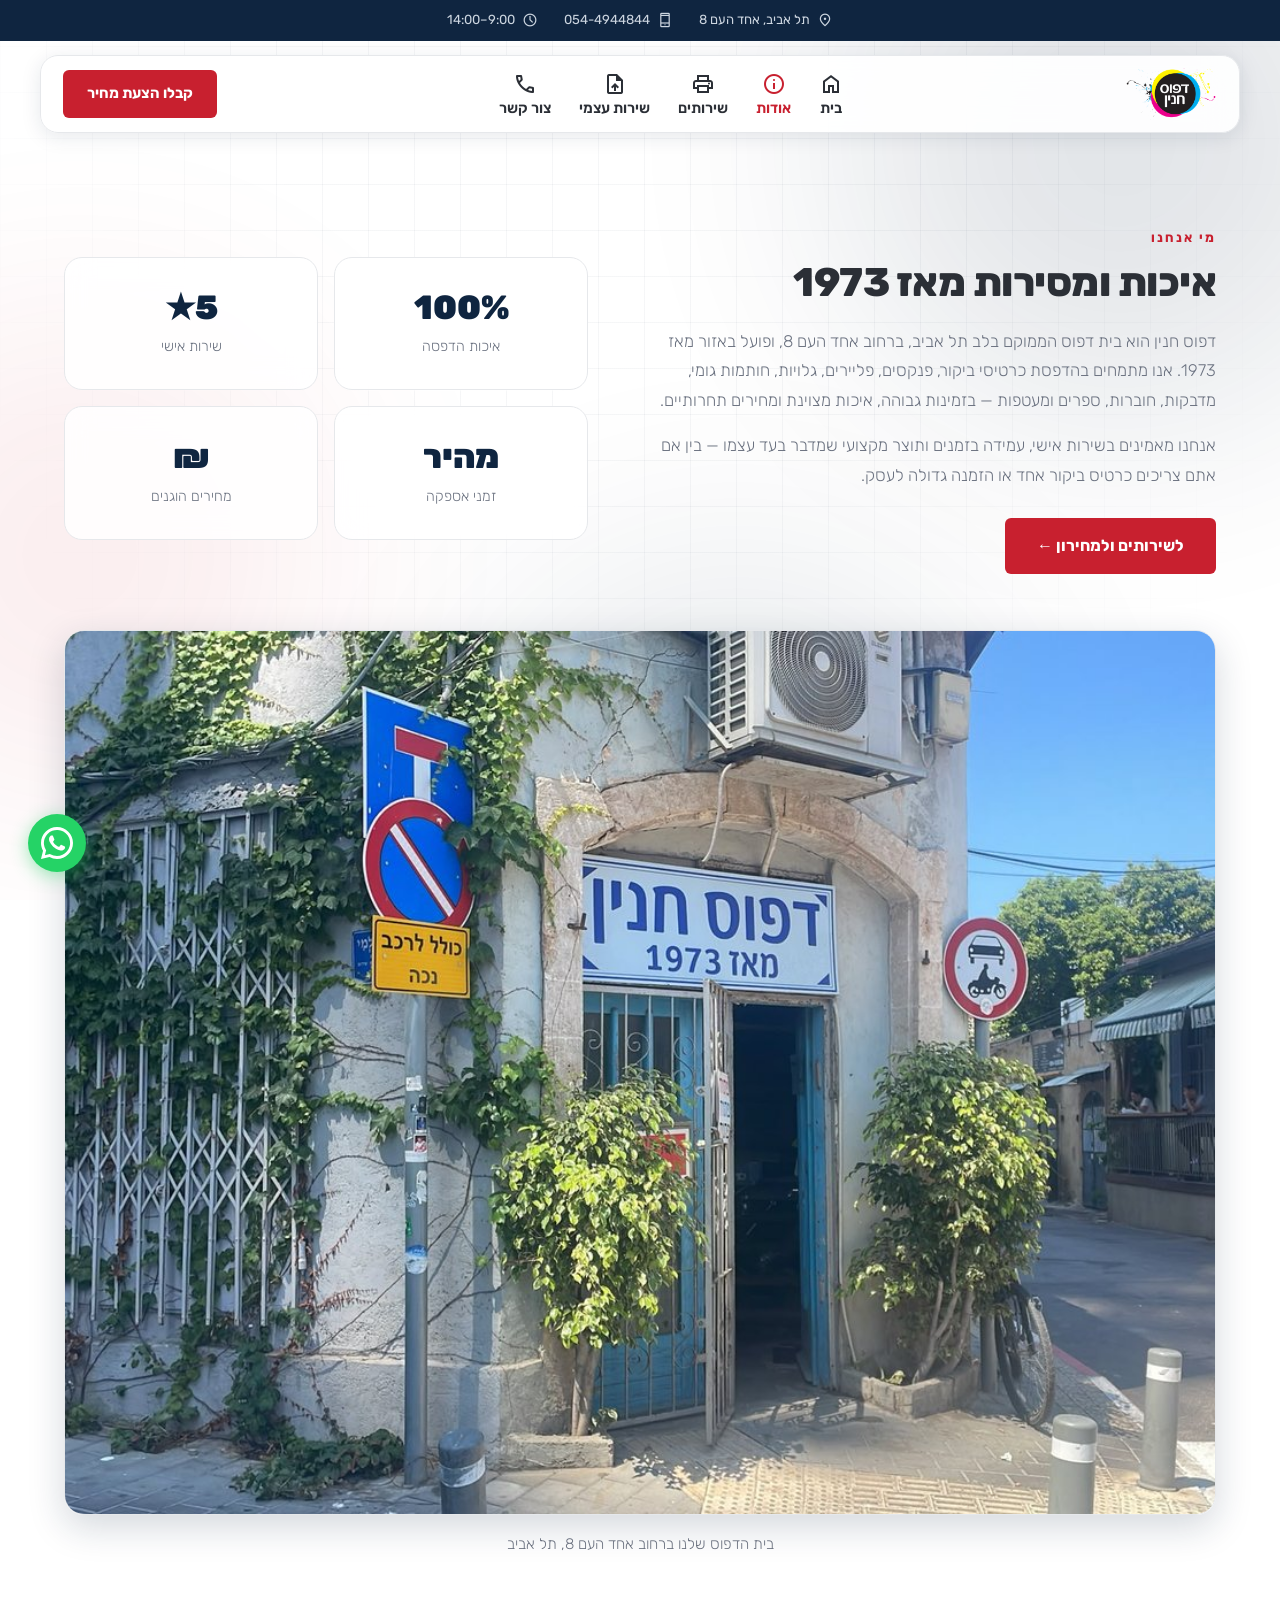
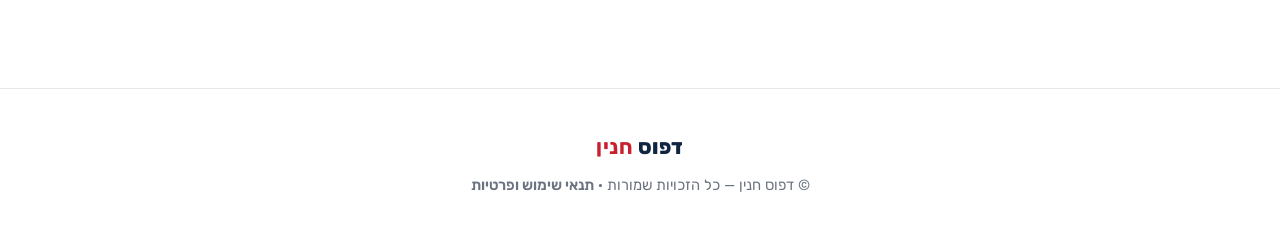
==== commit d2edb6ac: "Replace banner with bilingual closure popup (until Oct 14) Co-Authored-By: Claude Sonnet 5.5 <norepl" ====
--- a/about.html
+++ b/about.html
@@ -11,7 +11,7 @@
 <link rel="preconnect" href="https://fonts.gstatic.com" crossorigin>
 <link href="https://fonts.googleapis.com/css2?family=Rubik:wght@300;400;500;600;700;800;900&display=swap" rel="stylesheet">
 <link rel="stylesheet" href="https://fonts.googleapis.com/css2?family=Material+Symbols+Outlined:opsz,wght,FILL,GRAD@24,400,0,0">
-<link rel="stylesheet" href="assets/style.css?v=20261004">
+<link rel="stylesheet" href="assets/style.css?v=20261005">
 </head>
 <body>
 
@@ -93,6 +93,6 @@
   </svg>
 </a>
 
-<script src="assets/main.js?v=20260630"></script>
+<script src="assets/main.js?v=20261005"></script>
 </body>
 </html>
--- a/assets/style.css
+++ b/assets/style.css
@@ -380,6 +380,12 @@
   .wa-btn{bottom:16px;left:16px;width:50px;height:50px;}
 }
 
-/* Temporary closure banner (remove the block in main.js to take it down) */
-.closed-banner{background:var(--red);color:#fff;text-align:center;padding:12px 16px;font-weight:600;font-size:1rem;line-height:1.5;}
-.closed-banner small{display:block;font-weight:400;font-size:.85rem;opacity:.95;}
+/* Temporary closure popup (remove the block in main.js to take it down) */
+.closed-popup-overlay{position:fixed;inset:0;z-index:9999;background:rgba(15,37,64,.65);display:flex;align-items:center;justify-content:center;padding:16px;}
+.closed-popup{position:relative;background:#fff;border-radius:16px;max-width:420px;width:100%;padding:32px 24px 24px;text-align:center;box-shadow:0 20px 60px rgba(0,0,0,.35);border-top:6px solid var(--red);}
+.closed-popup h2{color:var(--navy);font-size:1.6rem;margin-bottom:8px;}
+.closed-popup h3{color:var(--navy);font-size:1.2rem;margin-bottom:4px;}
+.closed-popup .cp-he{font-size:1.25rem;font-weight:600;color:var(--text);}
+.closed-popup hr{border:0;border-top:1px solid var(--border);margin:16px 0;}
+.closed-popup-x{position:absolute;top:8px;inset-inline-start:12px;background:none;border:0;font-size:1.8rem;line-height:1;color:var(--muted);cursor:pointer;}
+.closed-popup-ok{margin-top:20px;background:var(--navy);color:#fff;border:0;border-radius:10px;padding:10px 28px;font:inherit;font-weight:600;cursor:pointer;}
